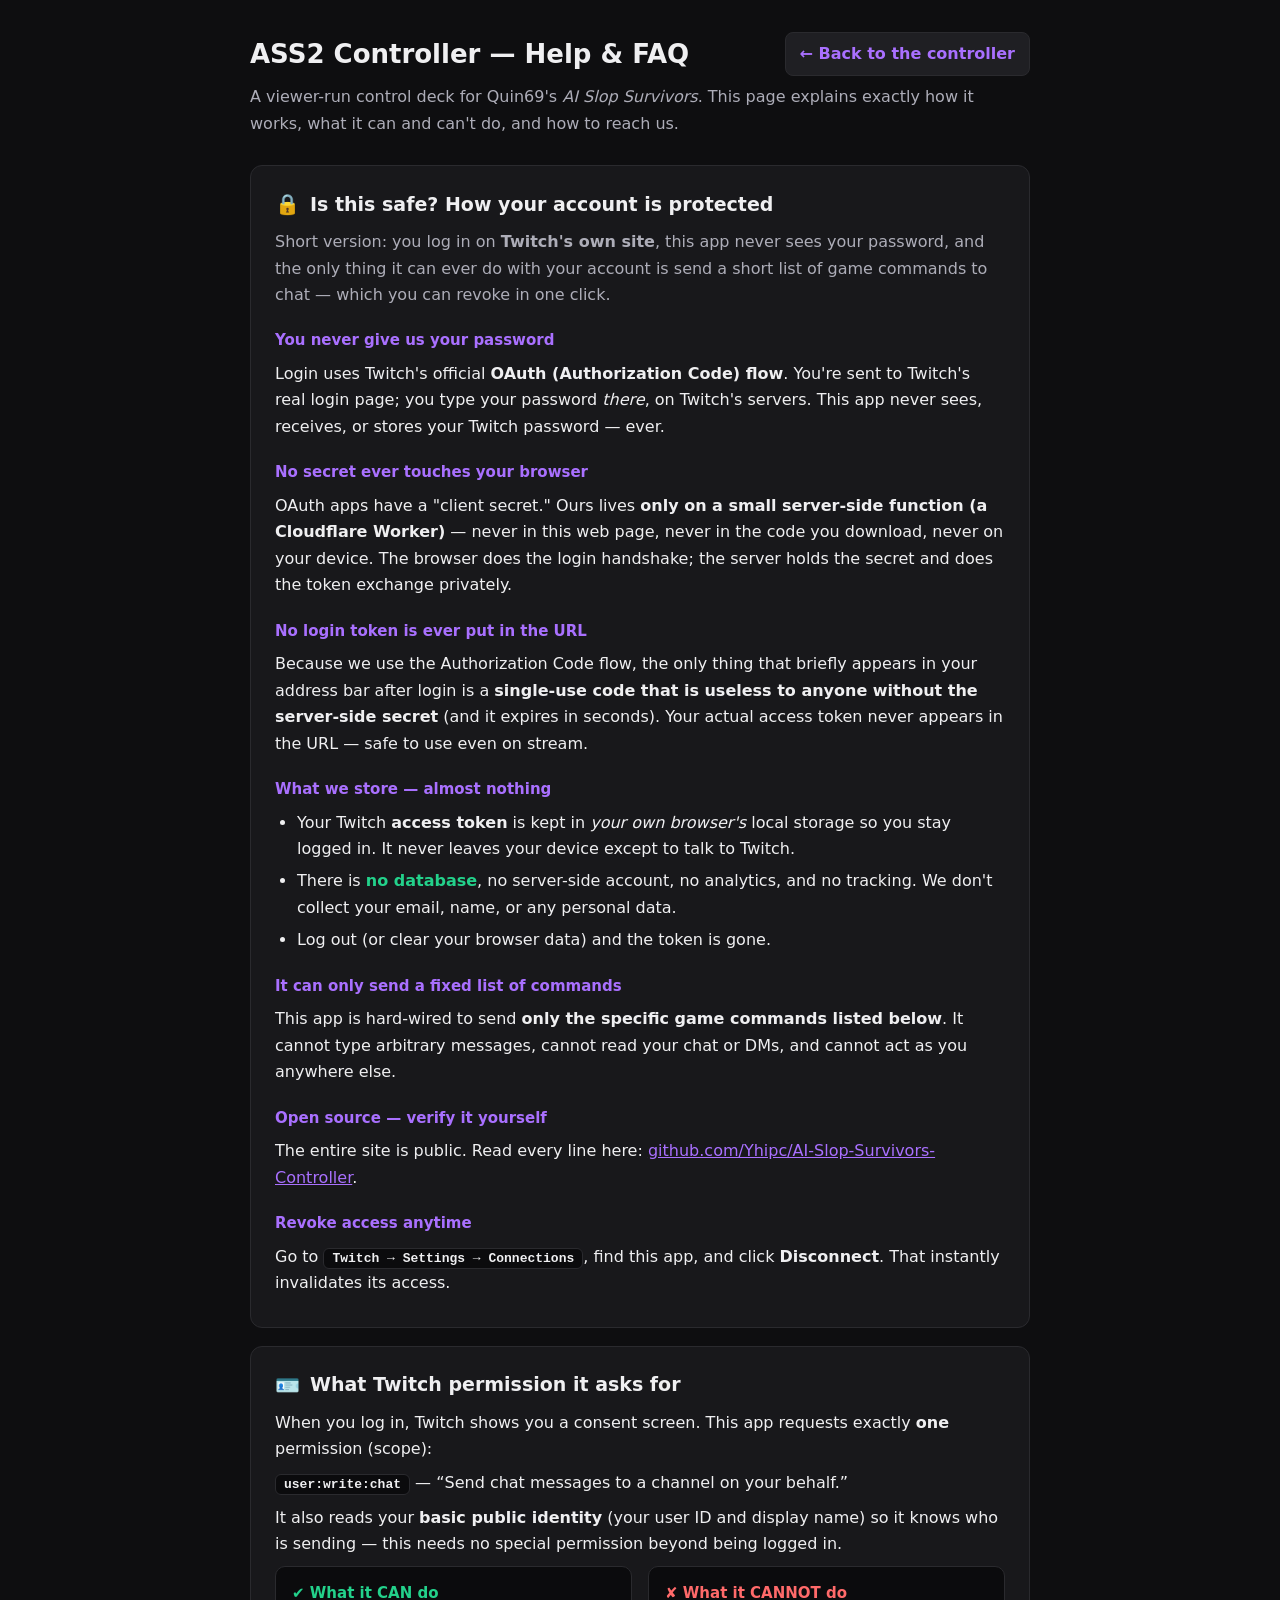
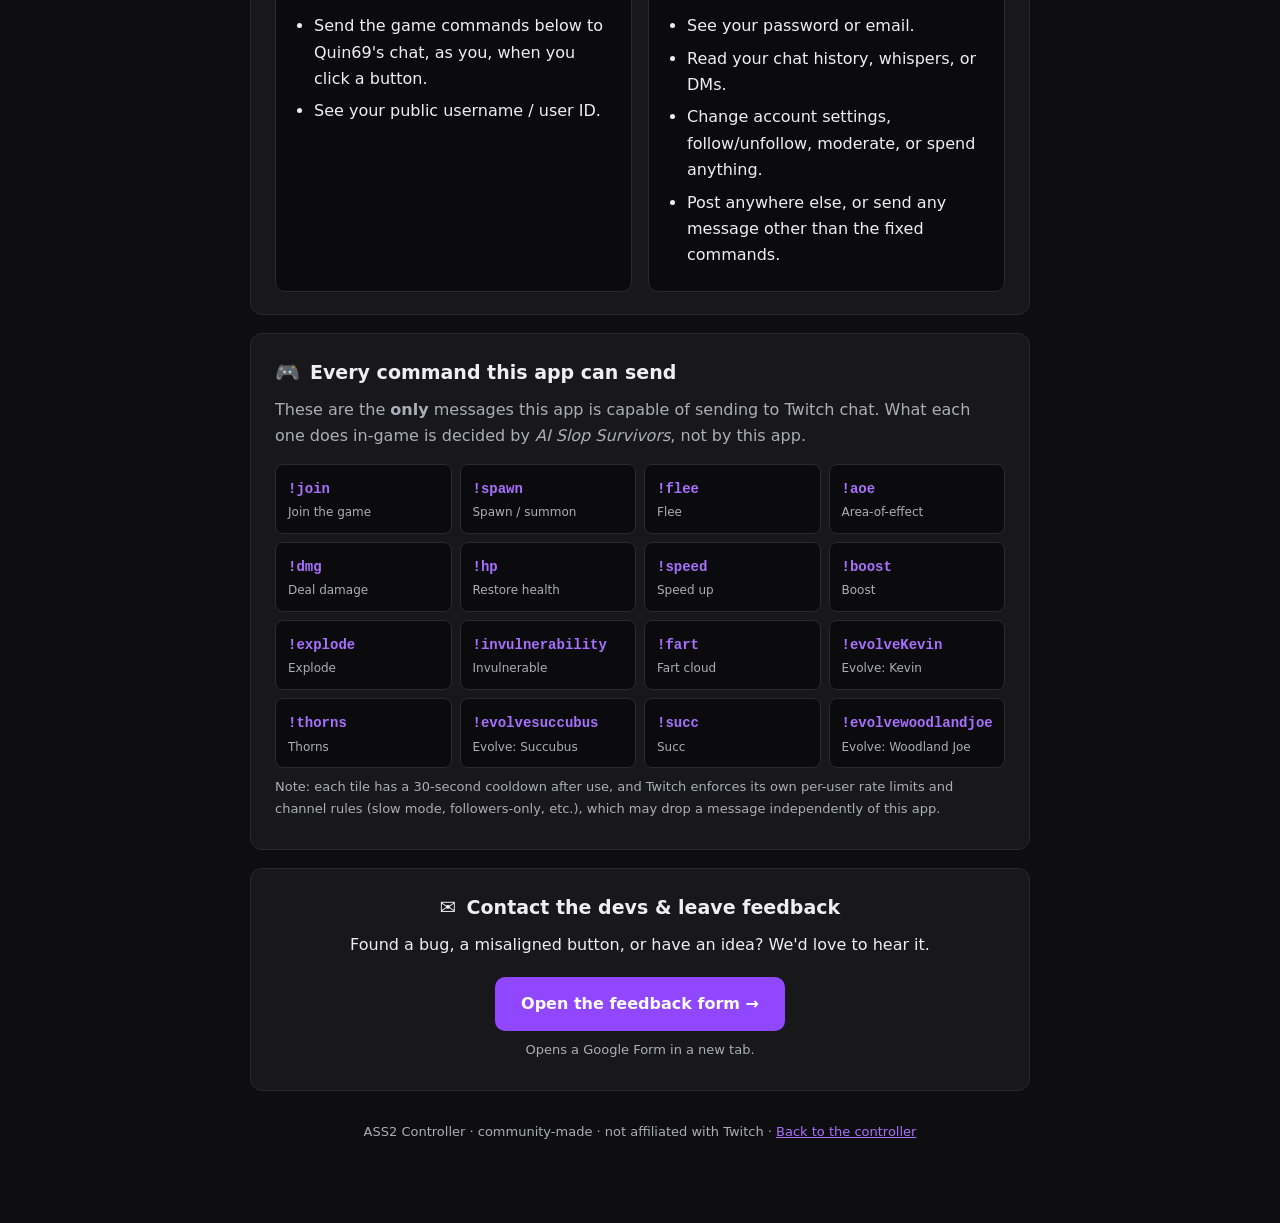
==== help.html @ b45538cb "Add Help/FAQ page (safety, permissions, commands, feedback) + links - help.html: how the app stays s" ====
<!doctype html>
<html lang="en">
<meta charset="utf-8" />
<meta name="viewport" content="width=device-width, initial-scale=1" />
<title>ASS2 Controller — Help & FAQ</title>
<style>
  :root {
    --bg: #0e0e10; --panel: #18181b; --panel-2: #1f1f23; --border: #2a2a2e;
    --text: #efeff1; --muted: #adadb8; --purple: #9147ff; --purple-hi: #a970ff;
    --ok: #23d18b; --err: #ff6a6a;
  }
  * { box-sizing: border-box; }
  body {
    margin: 0; background: var(--bg); color: var(--text);
    font: 16px/1.65 "Inter", system-ui, -apple-system, Segoe UI, Roboto, sans-serif;
  }
  a { color: var(--purple-hi); }
  .wrap { max-width: 820px; margin: 0 auto; padding: 32px 20px 80px; }
  header { display: flex; align-items: center; justify-content: space-between;
           gap: 16px; flex-wrap: wrap; margin-bottom: 8px; }
  h1 { font-size: 26px; margin: 0; }
  .sub { color: var(--muted); margin: 4px 0 28px; }
  .back { font-weight: 600; text-decoration: none; padding: 8px 14px;
          border: 1px solid var(--border); border-radius: 8px; background: var(--panel-2); }
  .back:hover { background: #2a2a30; }
  section { background: var(--panel); border: 1px solid var(--border);
            border-radius: 12px; padding: 22px 24px; margin: 18px 0; }
  h2 { font-size: 19px; margin: 0 0 6px; display: flex; align-items: center; gap: 10px; }
  h2 .ico { font-size: 20px; }
  h3 { font-size: 15px; margin: 20px 0 4px; color: var(--purple-hi); }
  p { margin: 8px 0; }
  ul { margin: 8px 0; padding-left: 22px; }
  li { margin: 6px 0; }
  .lede { color: var(--muted); }
  .pill { display: inline-block; font: 600 13px monospace; background: #0b0b0d;
          border: 1px solid var(--border); border-radius: 6px; padding: 2px 8px; }
  .good { color: var(--ok); } .bad { color: var(--err); }
  .grid { display: grid; grid-template-columns: repeat(auto-fill, minmax(150px, 1fr));
          gap: 8px; margin-top: 14px; }
  .cmd { background: #0b0b0d; border: 1px solid var(--border); border-radius: 8px;
         padding: 10px 12px; }
  .cmd code { color: var(--purple-hi); font-weight: 700; font-size: 14px; }
  .cmd small { display: block; color: var(--muted); font-size: 12px; margin-top: 2px; }
  .two { display: grid; grid-template-columns: 1fr 1fr; gap: 16px; }
  .two > div { background: #0b0b0d; border: 1px solid var(--border);
               border-radius: 10px; padding: 14px 16px; }
  .two h3 { margin-top: 0; }
  .cta { text-align: center; }
  .btn { display: inline-block; margin-top: 10px; padding: 14px 26px; border-radius: 10px;
         background: var(--purple); color: #fff; font-weight: 700; text-decoration: none;
         font-size: 16px; }
  .btn:hover { background: var(--purple-hi); }
  .note { font-size: 13px; color: var(--muted); }
  footer { text-align: center; color: var(--muted); font-size: 13px; margin-top: 30px; }
  @media (max-width: 620px) { .two { grid-template-columns: 1fr; } }
</style>

<div class="wrap">
  <header>
    <h1>ASS2 Controller — Help &amp; FAQ</h1>
    <a class="back" href="./">← Back to the controller</a>
  </header>
  <p class="sub">A viewer-run control deck for Quin69's <em>AI Slop Survivors</em>. This page explains exactly how it works, what it can and can't do, and how to reach us.</p>

  <!-- SAFETY -->
  <section id="safety">
    <h2><span class="ico">🔒</span> Is this safe? How your account is protected</h2>
    <p class="lede">Short version: you log in on <strong>Twitch's own site</strong>, this app never sees your password, and the only thing it can ever do with your account is send a short list of game commands to chat — which you can revoke in one click.</p>

    <h3>You never give us your password</h3>
    <p>Login uses Twitch's official <strong>OAuth (Authorization Code) flow</strong>. You're sent to Twitch's real login page; you type your password <em>there</em>, on Twitch's servers. This app never sees, receives, or stores your Twitch password — ever.</p>

    <h3>No secret ever touches your browser</h3>
    <p>OAuth apps have a "client secret." Ours lives <strong>only on a small server-side function (a Cloudflare Worker)</strong> — never in this web page, never in the code you download, never on your device. The browser does the login handshake; the server holds the secret and does the token exchange privately.</p>

    <h3>No login token is ever put in the URL</h3>
    <p>Because we use the Authorization Code flow, the only thing that briefly appears in your address bar after login is a <strong>single-use code that is useless to anyone without the server-side secret</strong> (and it expires in seconds). Your actual access token never appears in the URL — safe to use even on stream.</p>

    <h3>What we store — almost nothing</h3>
    <ul>
      <li>Your Twitch <strong>access token</strong> is kept in <em>your own browser's</em> local storage so you stay logged in. It never leaves your device except to talk to Twitch.</li>
      <li>There is <strong class="good">no database</strong>, no server-side account, no analytics, and no tracking. We don't collect your email, name, or any personal data.</li>
      <li>Log out (or clear your browser data) and the token is gone.</li>
    </ul>

    <h3>It can only send a fixed list of commands</h3>
    <p>This app is hard-wired to send <strong>only the specific game commands listed below</strong>. It cannot type arbitrary messages, cannot read your chat or DMs, and cannot act as you anywhere else.</p>

    <h3>Open source — verify it yourself</h3>
    <p>The entire site is public. Read every line here:
      <a href="https://github.com/Yhipc/AI-Slop-Survivors-Controller" target="_blank" rel="noopener">github.com/Yhipc/AI-Slop-Survivors-Controller</a>.</p>

    <h3>Revoke access anytime</h3>
    <p>Go to <span class="pill">Twitch → Settings → Connections</span>, find this app, and click <strong>Disconnect</strong>. That instantly invalidates its access.</p>
  </section>

  <!-- PERMISSIONS -->
  <section id="permissions">
    <h2><span class="ico">🪪</span> What Twitch permission it asks for</h2>
    <p>When you log in, Twitch shows you a consent screen. This app requests exactly <strong>one</strong> permission (scope):</p>
    <p><span class="pill">user:write:chat</span> — “Send chat messages to a channel on your behalf.”</p>
    <p>It also reads your <strong>basic public identity</strong> (your user ID and display name) so it knows who is sending — this needs no special permission beyond being logged in.</p>

    <div class="two">
      <div>
        <h3 class="good">✔ What it CAN do</h3>
        <ul>
          <li>Send the game commands below to Quin69's chat, as you, when you click a button.</li>
          <li>See your public username / user ID.</li>
        </ul>
      </div>
      <div>
        <h3 class="bad">✘ What it CANNOT do</h3>
        <ul>
          <li>See your password or email.</li>
          <li>Read your chat history, whispers, or DMs.</li>
          <li>Change account settings, follow/unfollow, moderate, or spend anything.</li>
          <li>Post anywhere else, or send any message other than the fixed commands.</li>
        </ul>
      </div>
    </div>
  </section>

  <!-- COMMANDS -->
  <section id="commands">
    <h2><span class="ico">🎮</span> Every command this app can send</h2>
    <p class="lede">These are the <strong>only</strong> messages this app is capable of sending to Twitch chat. What each one does in-game is decided by <em>AI Slop Survivors</em>, not by this app.</p>
    <div class="grid">
      <div class="cmd"><code>!join</code><small>Join the game</small></div>
      <div class="cmd"><code>!spawn</code><small>Spawn / summon</small></div>
      <div class="cmd"><code>!flee</code><small>Flee</small></div>
      <div class="cmd"><code>!aoe</code><small>Area-of-effect</small></div>
      <div class="cmd"><code>!dmg</code><small>Deal damage</small></div>
      <div class="cmd"><code>!hp</code><small>Restore health</small></div>
      <div class="cmd"><code>!speed</code><small>Speed up</small></div>
      <div class="cmd"><code>!boost</code><small>Boost</small></div>
      <div class="cmd"><code>!explode</code><small>Explode</small></div>
      <div class="cmd"><code>!invulnerability</code><small>Invulnerable</small></div>
      <div class="cmd"><code>!fart</code><small>Fart cloud</small></div>
      <div class="cmd"><code>!evolveKevin</code><small>Evolve: Kevin</small></div>
      <div class="cmd"><code>!thorns</code><small>Thorns</small></div>
      <div class="cmd"><code>!evolvesuccubus</code><small>Evolve: Succubus</small></div>
      <div class="cmd"><code>!succ</code><small>Succ</small></div>
      <div class="cmd"><code>!evolvewoodlandjoe</code><small>Evolve: Woodland Joe</small></div>
    </div>
    <p class="note">Note: each tile has a 30-second cooldown after use, and Twitch enforces its own per-user rate limits and channel rules (slow mode, followers-only, etc.), which may drop a message independently of this app.</p>
  </section>

  <!-- FEEDBACK -->
  <section id="feedback" class="cta">
    <h2 style="justify-content:center"><span class="ico">✉️</span> Contact the devs &amp; leave feedback</h2>
    <p>Found a bug, a misaligned button, or have an idea? We'd love to hear it.</p>
    <a class="btn" href="https://forms.gle/j34L3B4mDeXkwNPP8" target="_blank" rel="noopener">Open the feedback form →</a>
    <p class="note">Opens a Google Form in a new tab.</p>
  </section>

  <footer>
    ASS2 Controller · community-made · not affiliated with Twitch ·
    <a href="./">Back to the controller</a>
  </footer>
</div>
</html>
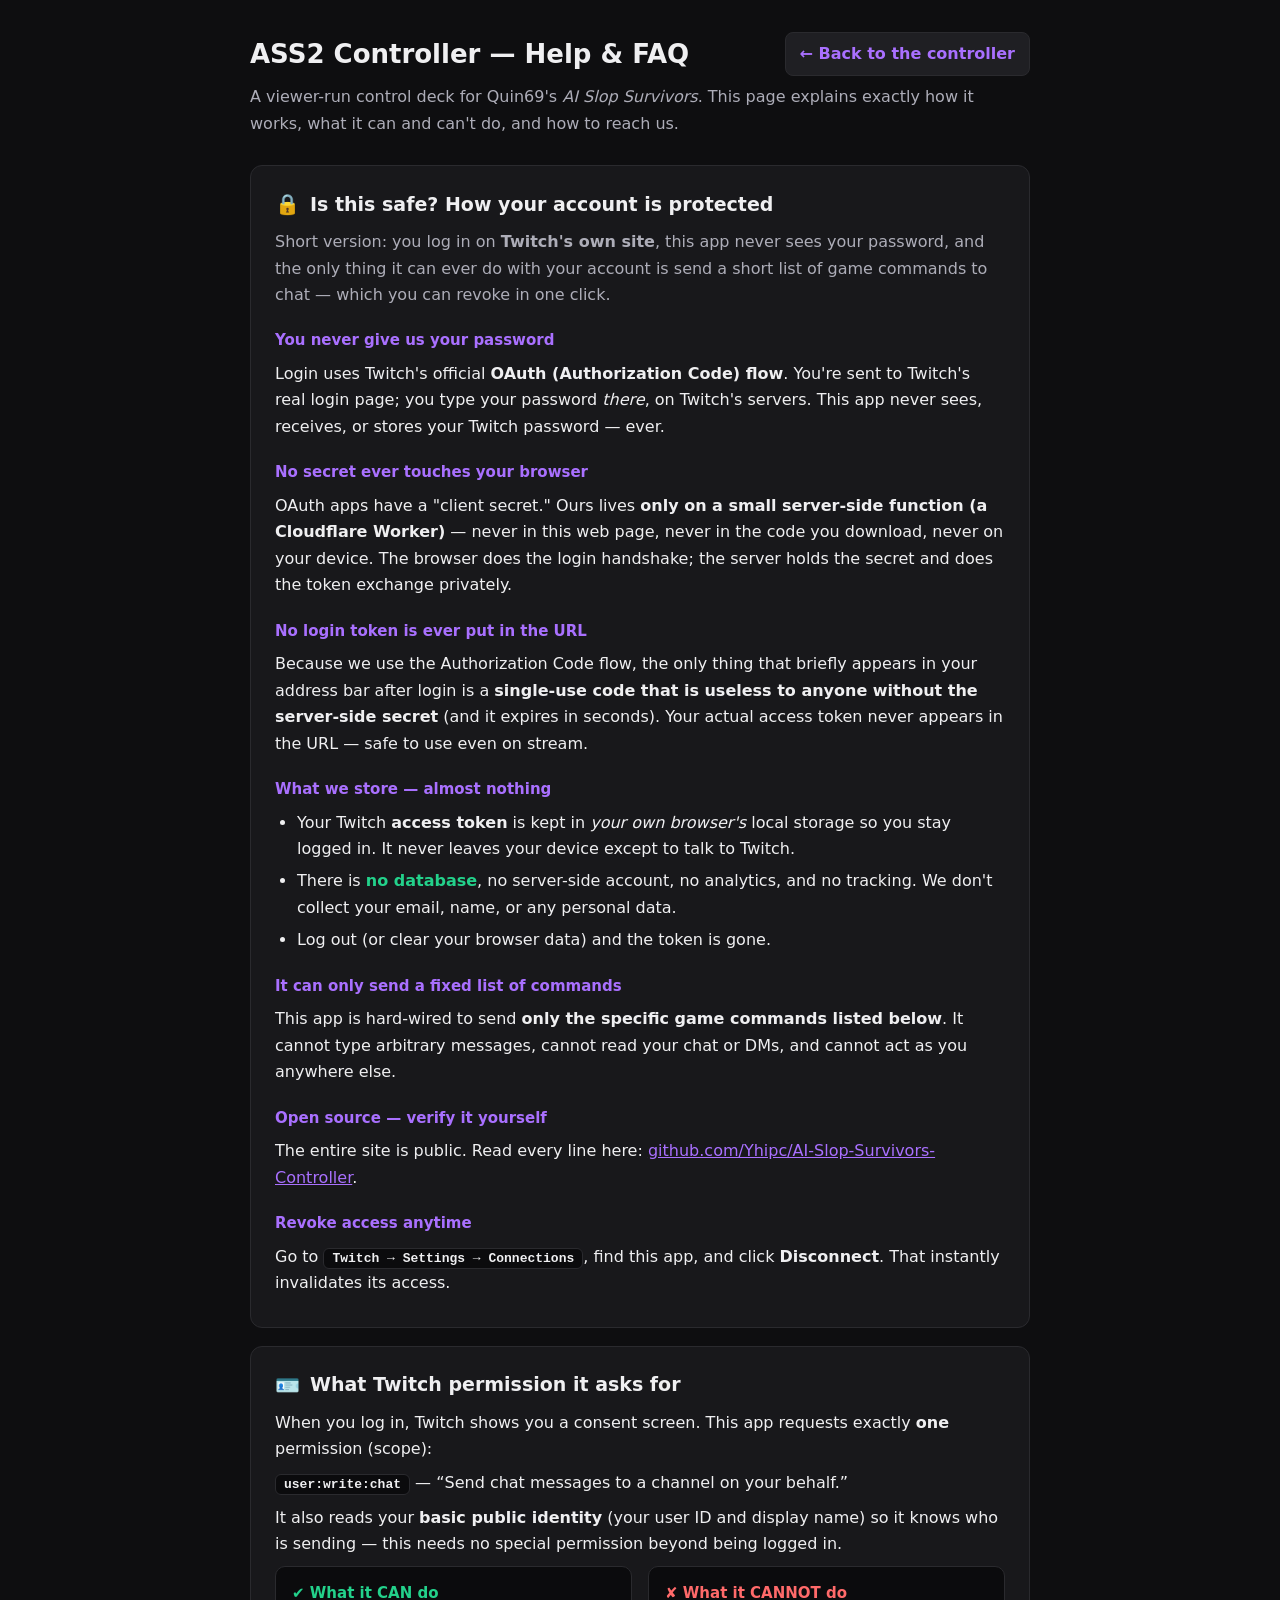
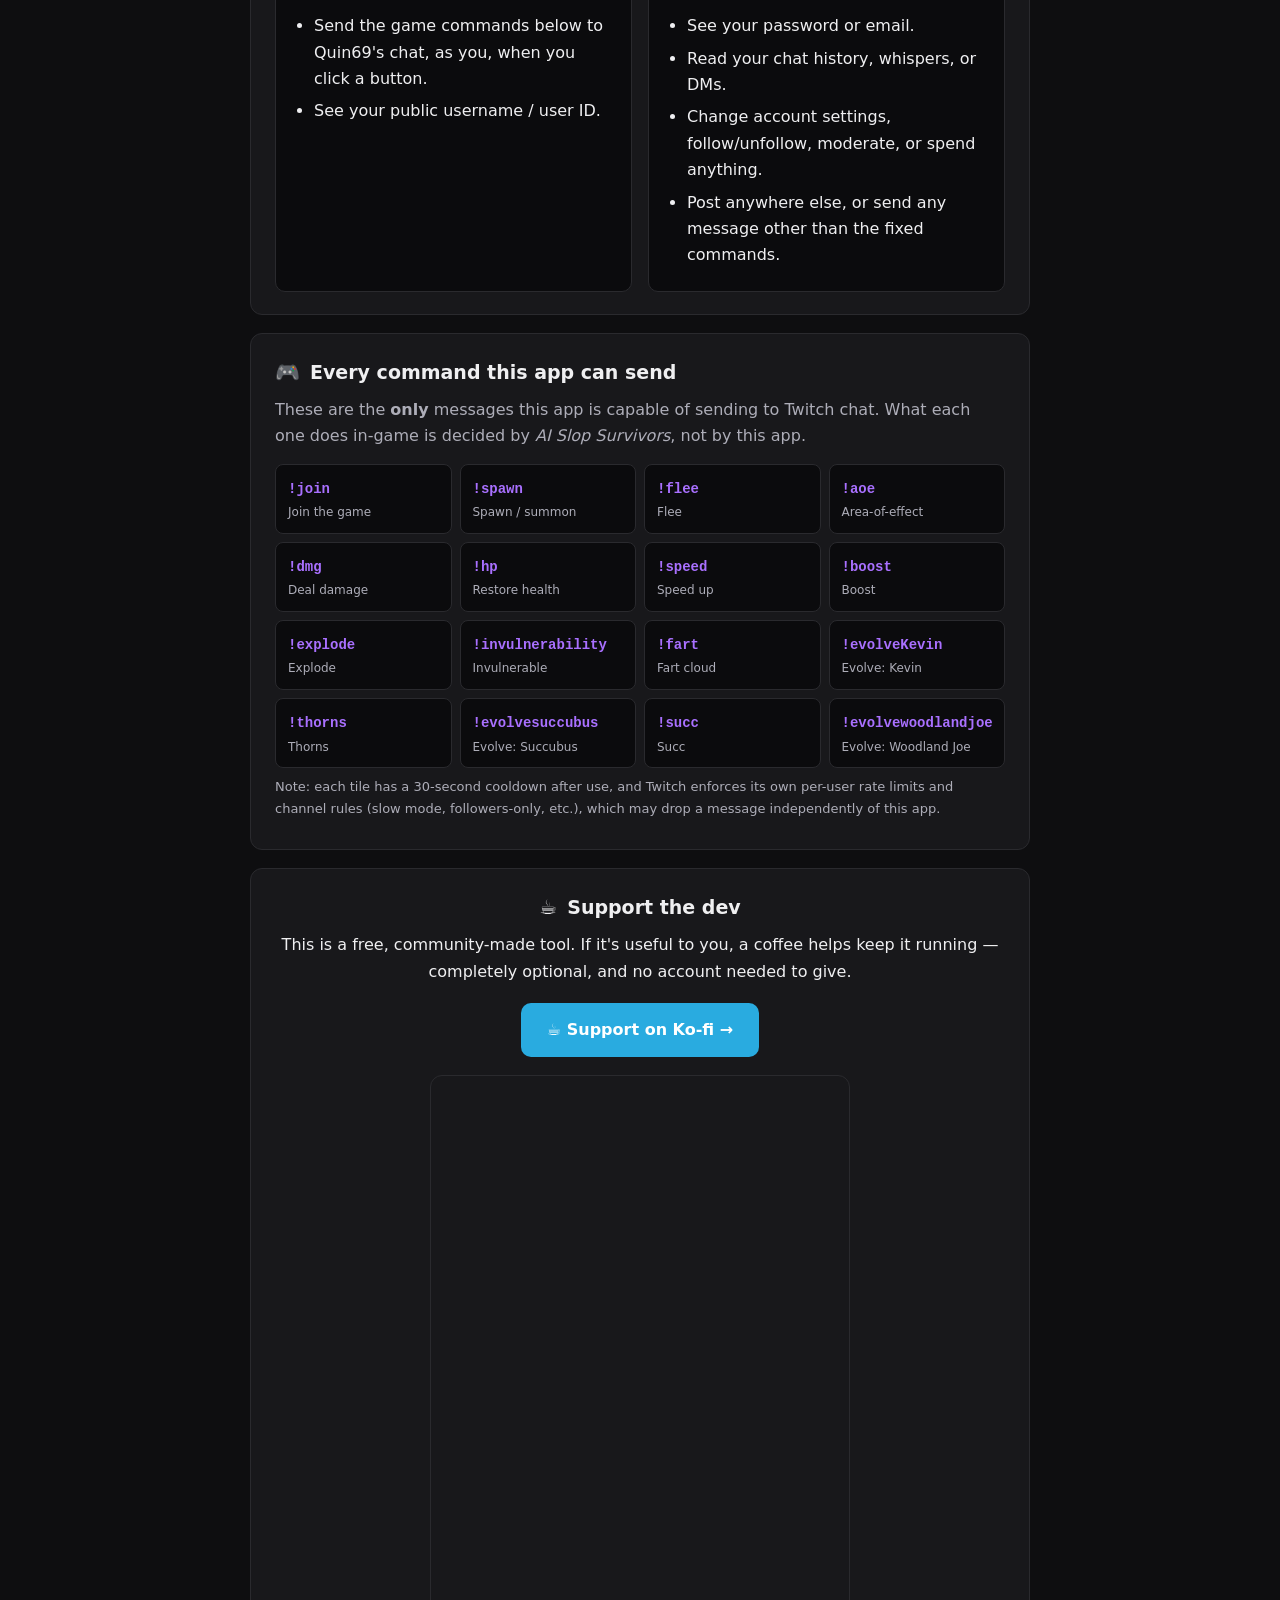
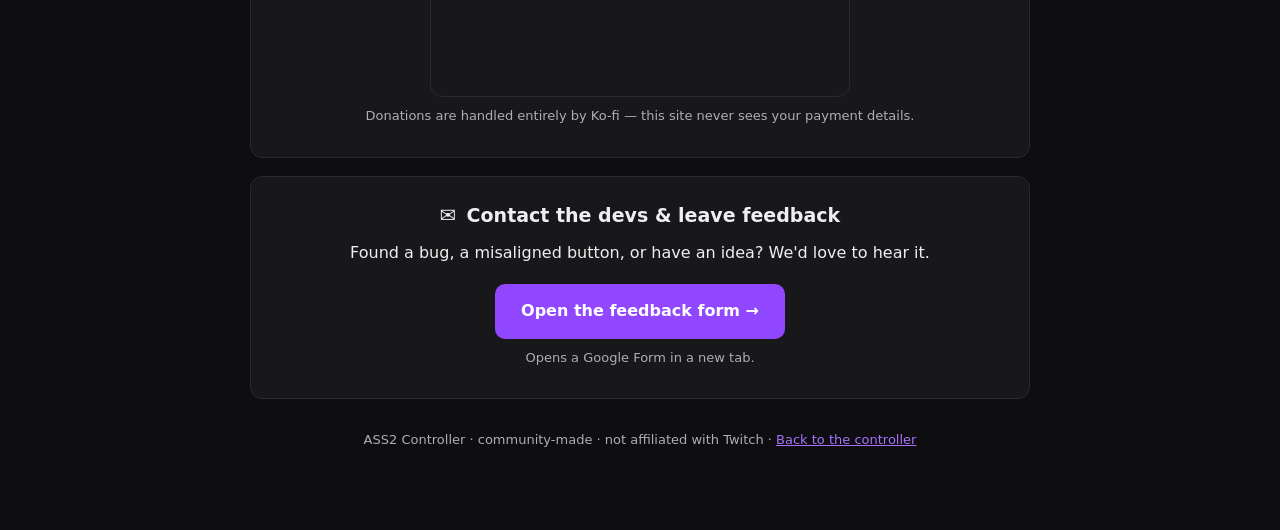
==== commit 496d7ce2: "Add Ko-fi Support section to FAQ page - ☕ Support-the-dev section: Ko-fi button + embedded widget pa" ====
--- a/help.html
+++ b/help.html
@@ -50,6 +50,13 @@
          background: var(--purple); color: #fff; font-weight: 700; text-decoration: none;
          font-size: 16px; }
   .btn:hover { background: var(--purple-hi); }
+  .btn.kofi { background: #29abe0; }
+  .btn.kofi:hover { background: #2bb8f0; }
+  .kofi-embed {
+    max-width: 420px; margin: 18px auto 0;
+    border: 1px solid var(--border); border-radius: 12px; overflow: hidden;
+  }
+  .kofi-embed iframe { width: 100%; height: 620px; border: 0; display: block; }
   .note { font-size: 13px; color: var(--muted); }
   footer { text-align: center; color: var(--muted); font-size: 13px; margin-top: 30px; }
   @media (max-width: 620px) { .two { grid-template-columns: 1fr; } }
@@ -146,6 +153,19 @@
     <p class="note">Note: each tile has a 30-second cooldown after use, and Twitch enforces its own per-user rate limits and channel rules (slow mode, followers-only, etc.), which may drop a message independently of this app.</p>
   </section>
 
+  <!-- SUPPORT -->
+  <section id="support" class="cta">
+    <h2 style="justify-content:center"><span class="ico">☕</span> Support the dev</h2>
+    <p>This is a free, community-made tool. If it's useful to you, a coffee helps
+       keep it running — completely optional, and no account needed to give.</p>
+    <a class="btn kofi" href="https://ko-fi.com/yhipc" target="_blank" rel="noopener">☕ Support on Ko-fi →</a>
+    <div class="kofi-embed">
+      <iframe title="Support yhipc on Ko-fi"
+        src="https://ko-fi.com/yhipc/?hidefeed=true&widget=true&embed=true&preview=true"></iframe>
+    </div>
+    <p class="note">Donations are handled entirely by Ko-fi — this site never sees your payment details.</p>
+  </section>
+
   <!-- FEEDBACK -->
   <section id="feedback" class="cta">
     <h2 style="justify-content:center"><span class="ico">✉️</span> Contact the devs &amp; leave feedback</h2>
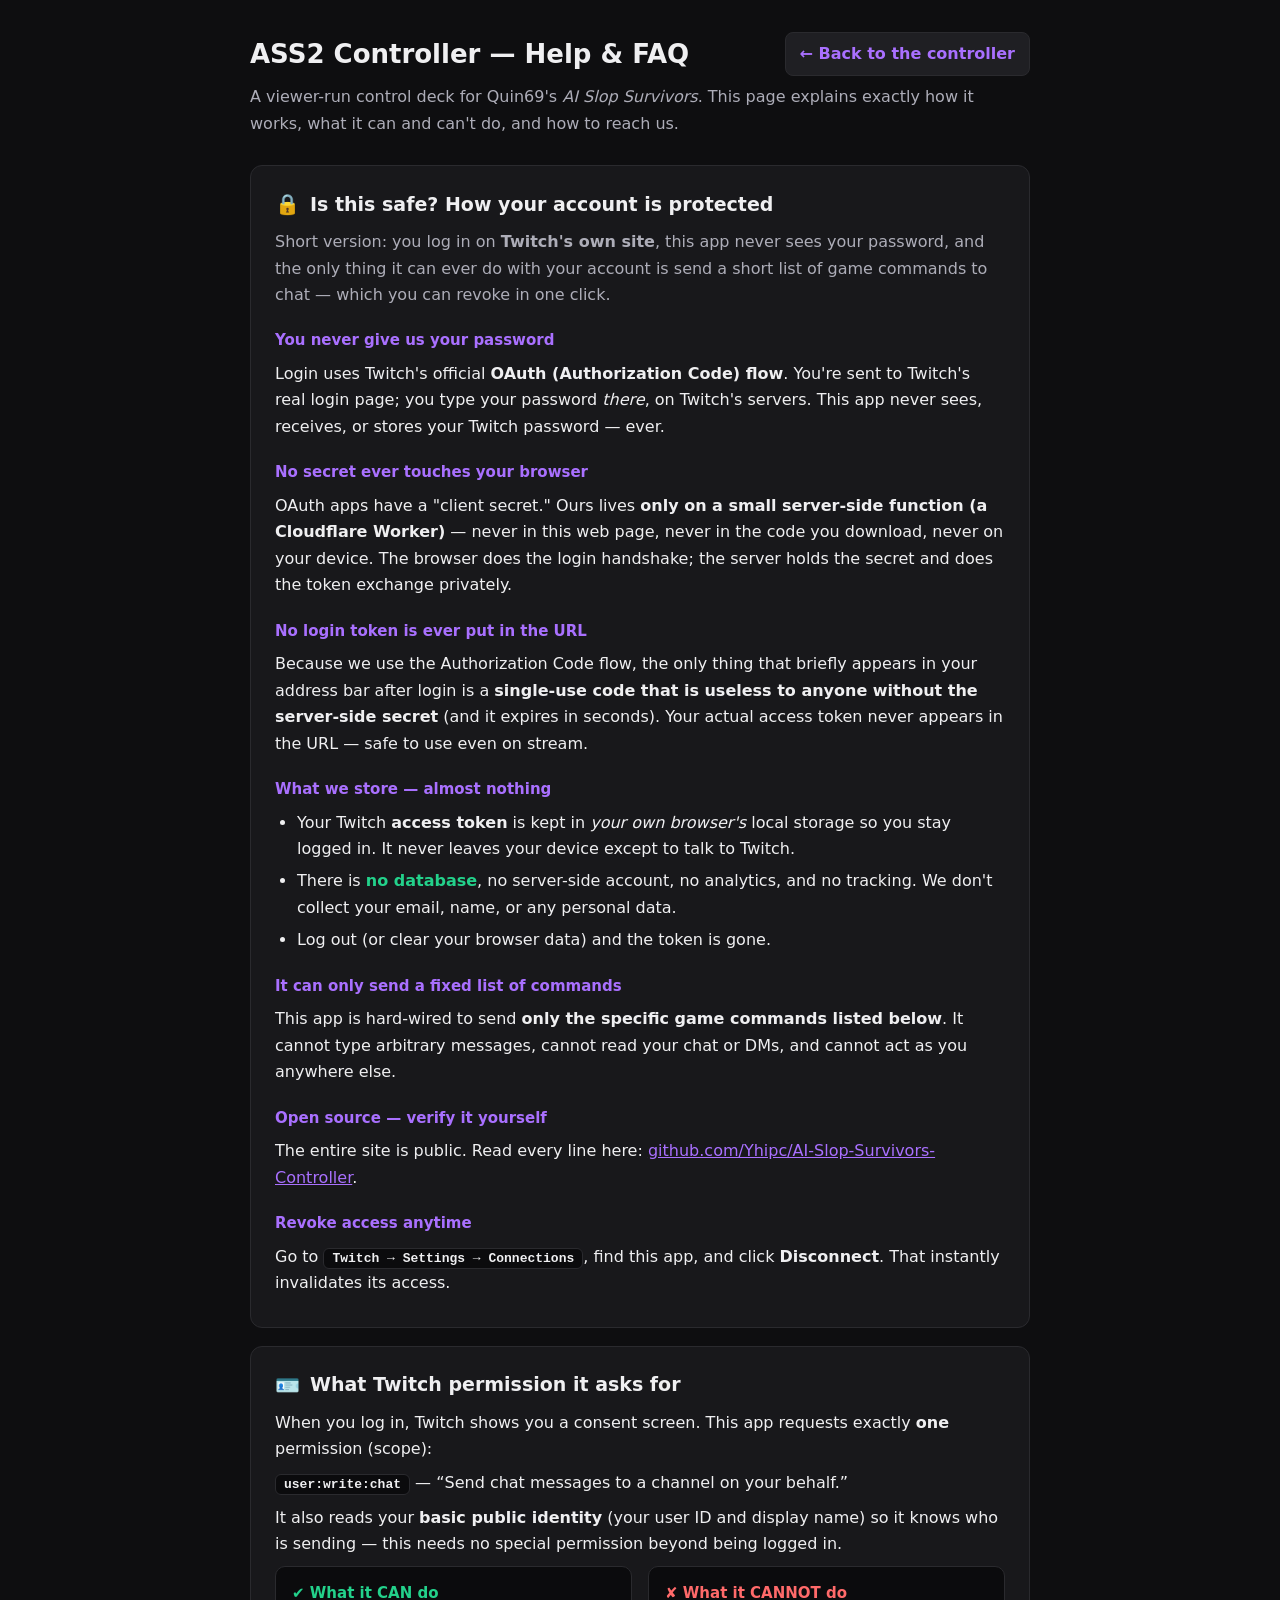
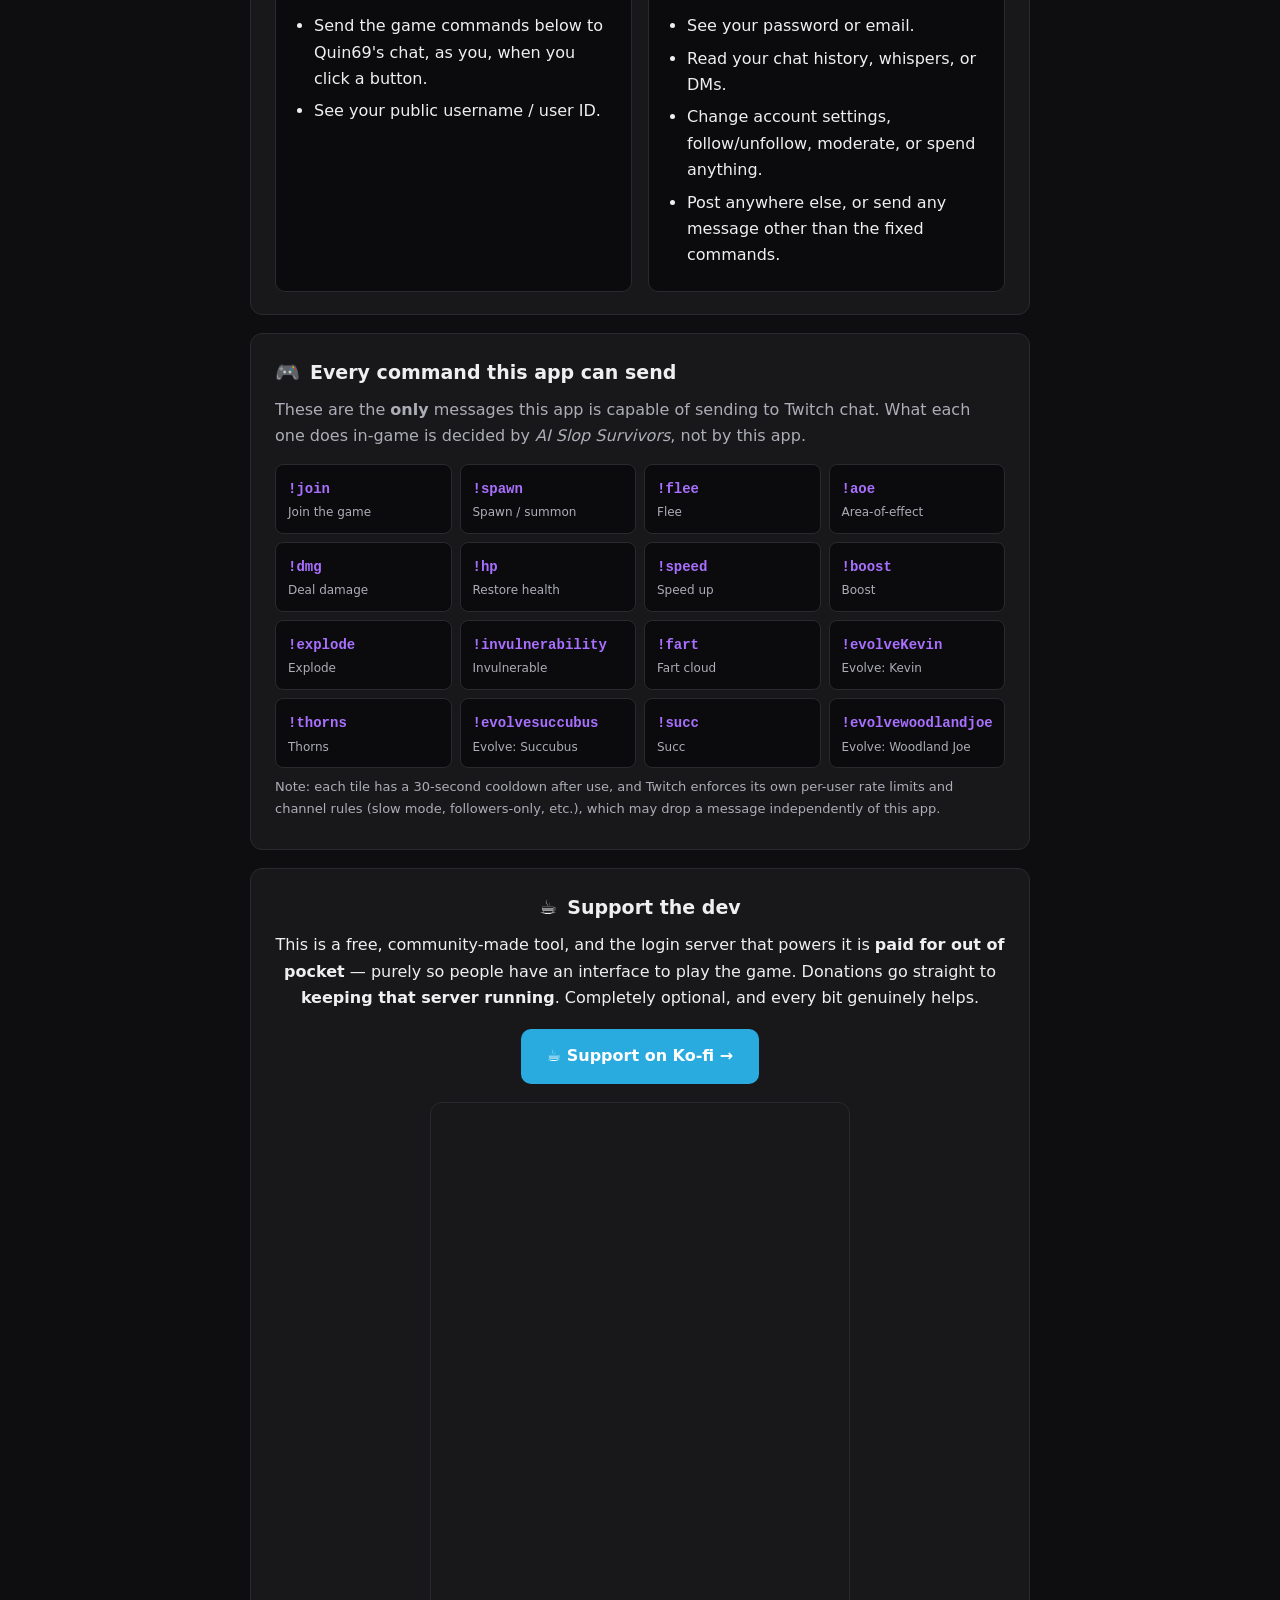
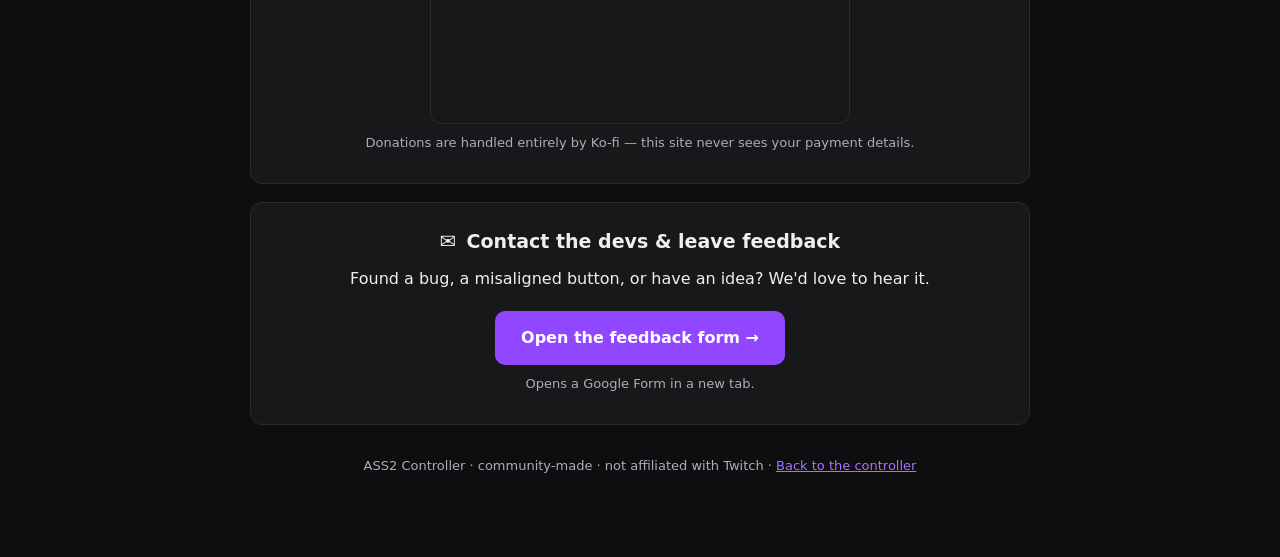
==== commit 737e80a3: "Add poster side-borders, purple bg, move controls above chat - Left/right poster borders as side col" ====
--- a/help.html
+++ b/help.html
@@ -156,8 +156,10 @@
   <!-- SUPPORT -->
   <section id="support" class="cta">
     <h2 style="justify-content:center"><span class="ico">☕</span> Support the dev</h2>
-    <p>This is a free, community-made tool. If it's useful to you, a coffee helps
-       keep it running — completely optional, and no account needed to give.</p>
+    <p>This is a free, community-made tool, and the login server that powers it is
+       <strong>paid for out of pocket</strong> — purely so people have an interface to
+       play the game. Donations go straight to <strong>keeping that server running</strong>.
+       Completely optional, and every bit genuinely helps.</p>
     <a class="btn kofi" href="https://ko-fi.com/yhipc" target="_blank" rel="noopener">☕ Support on Ko-fi →</a>
     <div class="kofi-embed">
       <iframe title="Support yhipc on Ko-fi"
